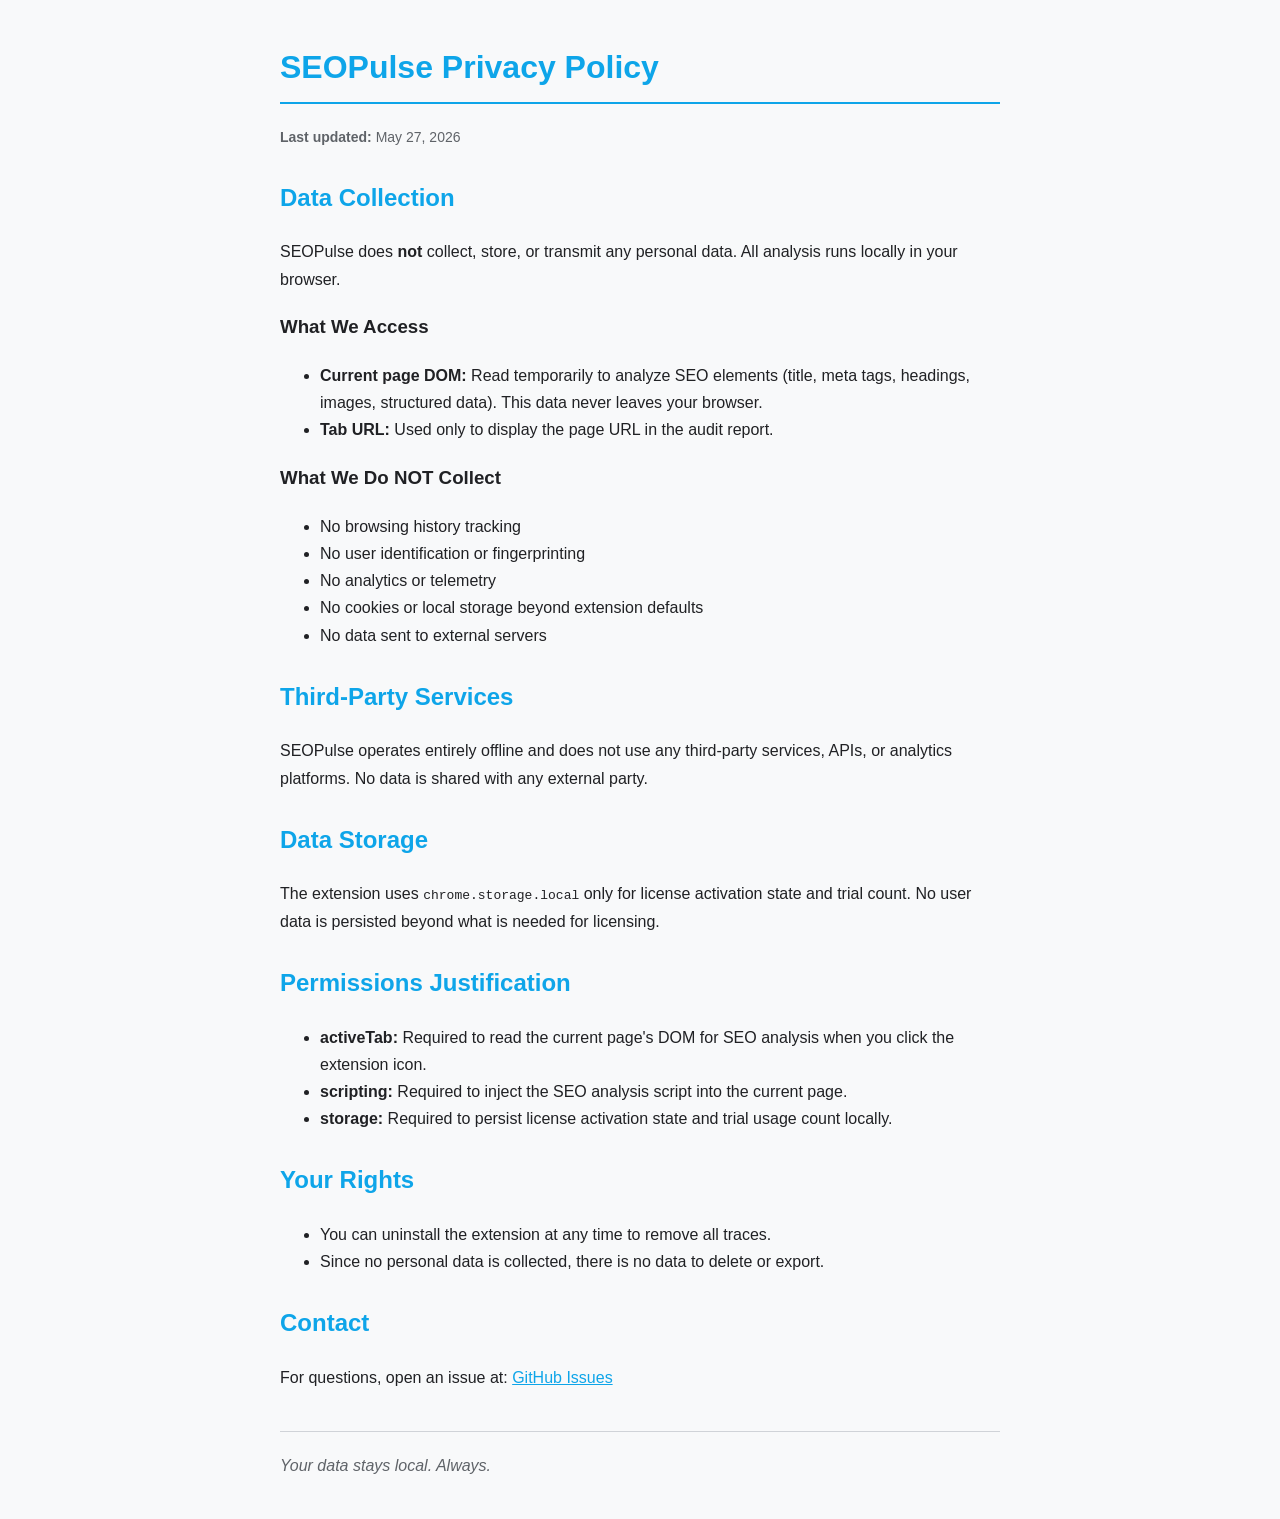
==== privacy-policy.html @ 2c7906de "fix: 8 store-readiness issues - purchase URL, brand color, double-counting, privacy-policy.html, man" ====
<!DOCTYPE html>
<html lang="en">
<head>
  <meta charset="UTF-8">
  <meta name="viewport" content="width=device-width, initial-scale=1.0">
  <title>SEOPulse Privacy Policy</title>
  <style>
    body { font-family: -apple-system, BlinkMacSystemFont, 'Segoe UI', Roboto, sans-serif; max-width: 720px; margin: 40px auto; padding: 0 20px; line-height: 1.7; color: #202124; background: #f8f9fa; }
    h1 { color: #0ea5e9; border-bottom: 2px solid #0ea5e9; padding-bottom: 8px; }
    h2 { color: #0ea5e9; margin-top: 28px; }
    a { color: #0ea5e9; }
    .update { color: #5f6368; font-size: 14px; margin-bottom: 24px; }
    .footer { margin-top: 40px; padding-top: 20px; border-top: 1px solid #d0d3d8; color: #5f6368; font-style: italic; }
  </style>
</head>
<body>
  <h1>SEOPulse Privacy Policy</h1>
  <p class="update"><strong>Last updated:</strong> May 27, 2026</p>

  <h2>Data Collection</h2>
  <p>SEOPulse does <strong>not</strong> collect, store, or transmit any personal data. All analysis runs locally in your browser.</p>

  <h3>What We Access</h3>
  <ul>
    <li><strong>Current page DOM:</strong> Read temporarily to analyze SEO elements (title, meta tags, headings, images, structured data). This data never leaves your browser.</li>
    <li><strong>Tab URL:</strong> Used only to display the page URL in the audit report.</li>
  </ul>

  <h3>What We Do NOT Collect</h3>
  <ul>
    <li>No browsing history tracking</li>
    <li>No user identification or fingerprinting</li>
    <li>No analytics or telemetry</li>
    <li>No cookies or local storage beyond extension defaults</li>
    <li>No data sent to external servers</li>
  </ul>

  <h2>Third-Party Services</h2>
  <p>SEOPulse operates entirely offline and does not use any third-party services, APIs, or analytics platforms. No data is shared with any external party.</p>

  <h2>Data Storage</h2>
  <p>The extension uses <code>chrome.storage.local</code> only for license activation state and trial count. No user data is persisted beyond what is needed for licensing.</p>

  <h2>Permissions Justification</h2>
  <ul>
    <li><strong>activeTab:</strong> Required to read the current page's DOM for SEO analysis when you click the extension icon.</li>
    <li><strong>scripting:</strong> Required to inject the SEO analysis script into the current page.</li>
    <li><strong>storage:</strong> Required to persist license activation state and trial usage count locally.</li>
  </ul>

  <h2>Your Rights</h2>
  <ul>
    <li>You can uninstall the extension at any time to remove all traces.</li>
    <li>Since no personal data is collected, there is no data to delete or export.</li>
  </ul>

  <h2>Contact</h2>
  <p>For questions, open an issue at: <a href="https://github.com/ZhangNing94/seopulse-chrome-extension/issues">GitHub Issues</a></p>

  <div class="footer">Your data stays local. Always.</div>
</body>
</html>
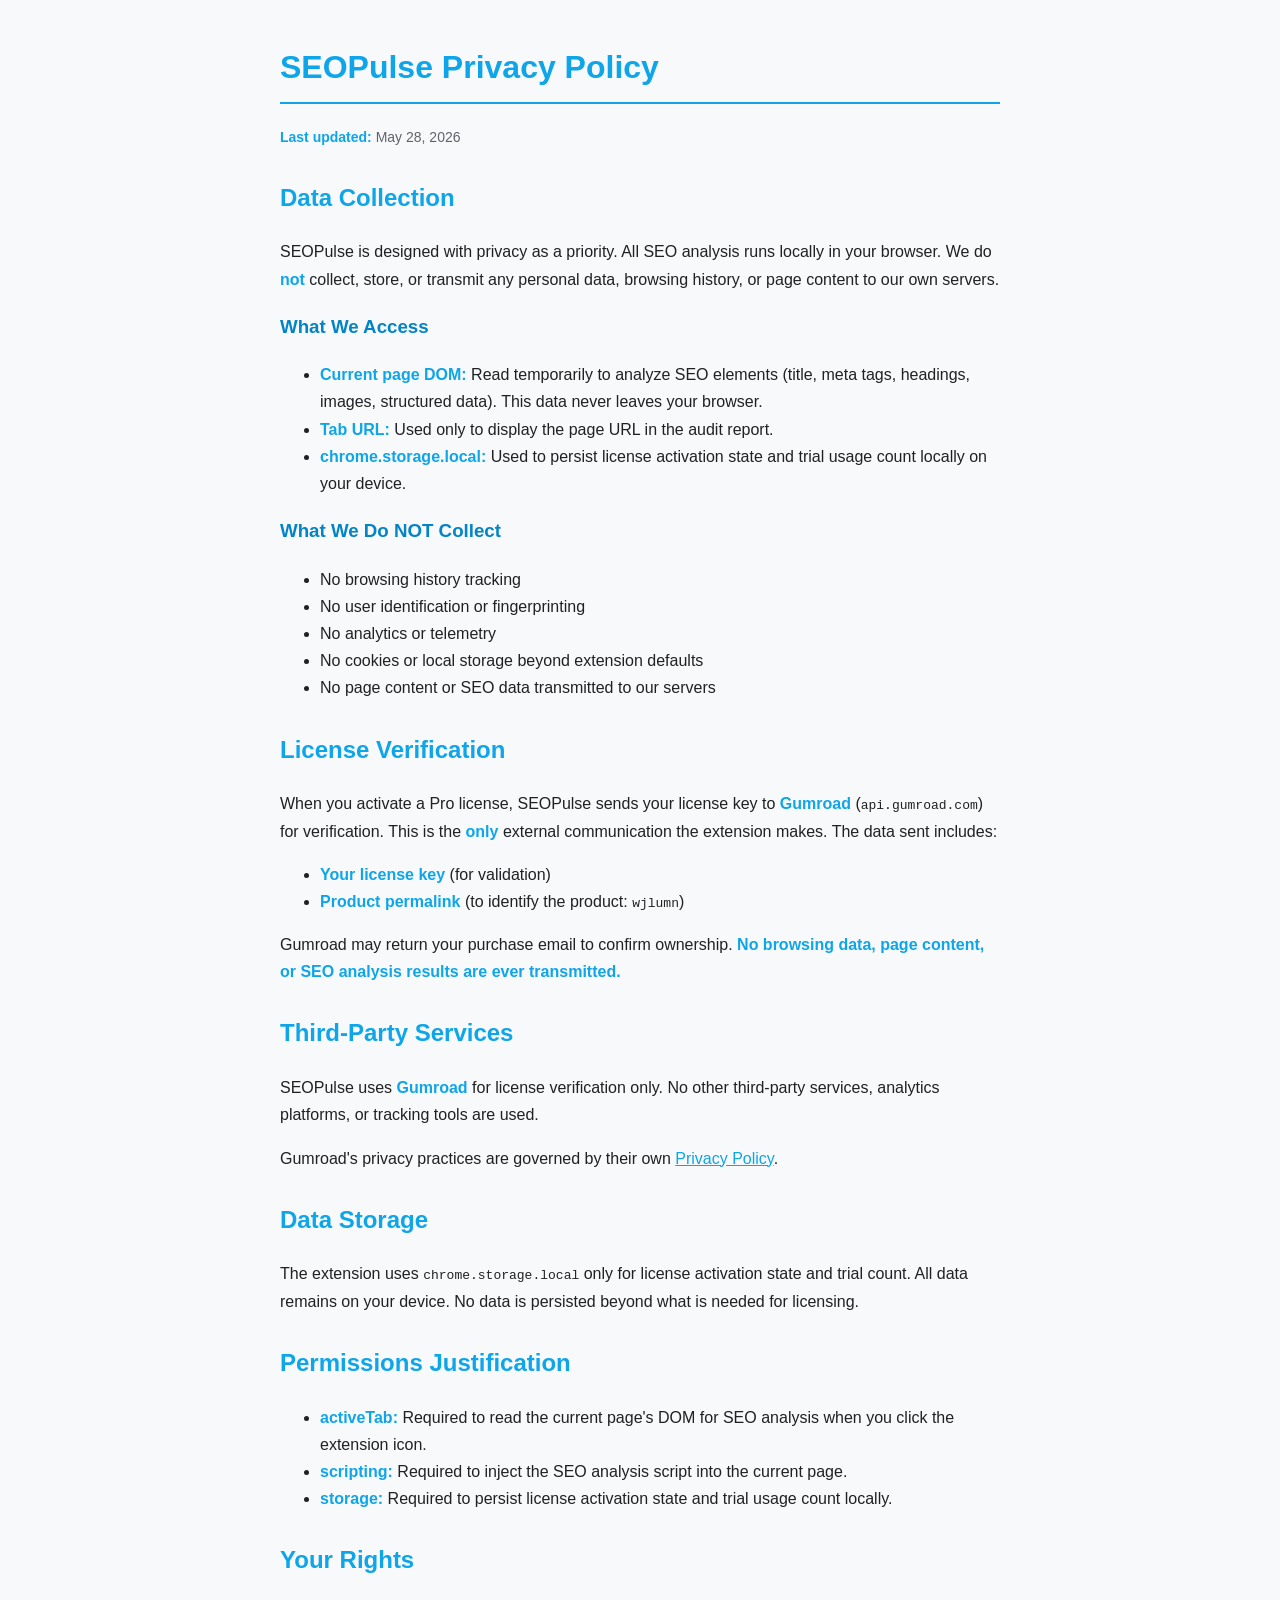
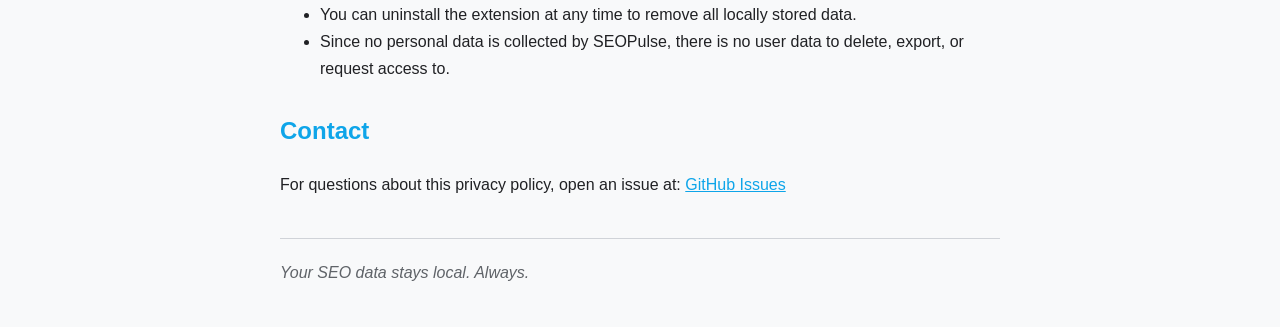
==== commit 82f4d3c2: "fix: 5 critical store blockers - new sky blue icons, corrected privacy policy, removed dead files - " ====
--- a/privacy-policy.html
+++ b/privacy-policy.html
@@ -8,22 +8,25 @@
     body { font-family: -apple-system, BlinkMacSystemFont, 'Segoe UI', Roboto, sans-serif; max-width: 720px; margin: 40px auto; padding: 0 20px; line-height: 1.7; color: #202124; background: #f8f9fa; }
     h1 { color: #0ea5e9; border-bottom: 2px solid #0ea5e9; padding-bottom: 8px; }
     h2 { color: #0ea5e9; margin-top: 28px; }
+    h3 { color: #0284c7; margin-top: 18px; }
     a { color: #0ea5e9; }
     .update { color: #5f6368; font-size: 14px; margin-bottom: 24px; }
     .footer { margin-top: 40px; padding-top: 20px; border-top: 1px solid #d0d3d8; color: #5f6368; font-style: italic; }
+    strong { color: #0ea5e9; }
   </style>
 </head>
 <body>
   <h1>SEOPulse Privacy Policy</h1>
-  <p class="update"><strong>Last updated:</strong> May 27, 2026</p>
+  <p class="update"><strong>Last updated:</strong> May 28, 2026</p>
 
   <h2>Data Collection</h2>
-  <p>SEOPulse does <strong>not</strong> collect, store, or transmit any personal data. All analysis runs locally in your browser.</p>
+  <p>SEOPulse is designed with privacy as a priority. All SEO analysis runs locally in your browser. We do <strong>not</strong> collect, store, or transmit any personal data, browsing history, or page content to our own servers.</p>
 
   <h3>What We Access</h3>
   <ul>
     <li><strong>Current page DOM:</strong> Read temporarily to analyze SEO elements (title, meta tags, headings, images, structured data). This data never leaves your browser.</li>
     <li><strong>Tab URL:</strong> Used only to display the page URL in the audit report.</li>
+    <li><strong>chrome.storage.local:</strong> Used to persist license activation state and trial usage count locally on your device.</li>
   </ul>
 
   <h3>What We Do NOT Collect</h3>
@@ -32,14 +35,23 @@
     <li>No user identification or fingerprinting</li>
     <li>No analytics or telemetry</li>
     <li>No cookies or local storage beyond extension defaults</li>
-    <li>No data sent to external servers</li>
+    <li>No page content or SEO data transmitted to our servers</li>
   </ul>
 
+  <h2>License Verification</h2>
+  <p>When you activate a Pro license, SEOPulse sends your license key to <strong>Gumroad</strong> (<code>api.gumroad.com</code>) for verification. This is the <strong>only</strong> external communication the extension makes. The data sent includes:</p>
+  <ul>
+    <li><strong>Your license key</strong> (for validation)</li>
+    <li><strong>Product permalink</strong> (to identify the product: <code>wjlumn</code>)</li>
+  </ul>
+  <p>Gumroad may return your purchase email to confirm ownership. <strong>No browsing data, page content, or SEO analysis results are ever transmitted.</strong></p>
+
   <h2>Third-Party Services</h2>
-  <p>SEOPulse operates entirely offline and does not use any third-party services, APIs, or analytics platforms. No data is shared with any external party.</p>
+  <p>SEOPulse uses <strong>Gumroad</strong> for license verification only. No other third-party services, analytics platforms, or tracking tools are used.</p>
+  <p>Gumroad's privacy practices are governed by their own <a href="https://gumroad.com/privacy" target="_blank" rel="noopener">Privacy Policy</a>.</p>
 
   <h2>Data Storage</h2>
-  <p>The extension uses <code>chrome.storage.local</code> only for license activation state and trial count. No user data is persisted beyond what is needed for licensing.</p>
+  <p>The extension uses <code>chrome.storage.local</code> only for license activation state and trial count. All data remains on your device. No data is persisted beyond what is needed for licensing.</p>
 
   <h2>Permissions Justification</h2>
   <ul>
@@ -50,13 +62,13 @@
 
   <h2>Your Rights</h2>
   <ul>
-    <li>You can uninstall the extension at any time to remove all traces.</li>
-    <li>Since no personal data is collected, there is no data to delete or export.</li>
+    <li>You can uninstall the extension at any time to remove all locally stored data.</li>
+    <li>Since no personal data is collected by SEOPulse, there is no user data to delete, export, or request access to.</li>
   </ul>
 
   <h2>Contact</h2>
-  <p>For questions, open an issue at: <a href="https://github.com/ZhangNing94/seopulse-chrome-extension/issues">GitHub Issues</a></p>
+  <p>For questions about this privacy policy, open an issue at: <a href="https://github.com/ZhangNing94/seopulse-chrome-extension/issues">GitHub Issues</a></p>
 
-  <div class="footer">Your data stays local. Always.</div>
+  <div class="footer">Your SEO data stays local. Always.</div>
 </body>
 </html>
